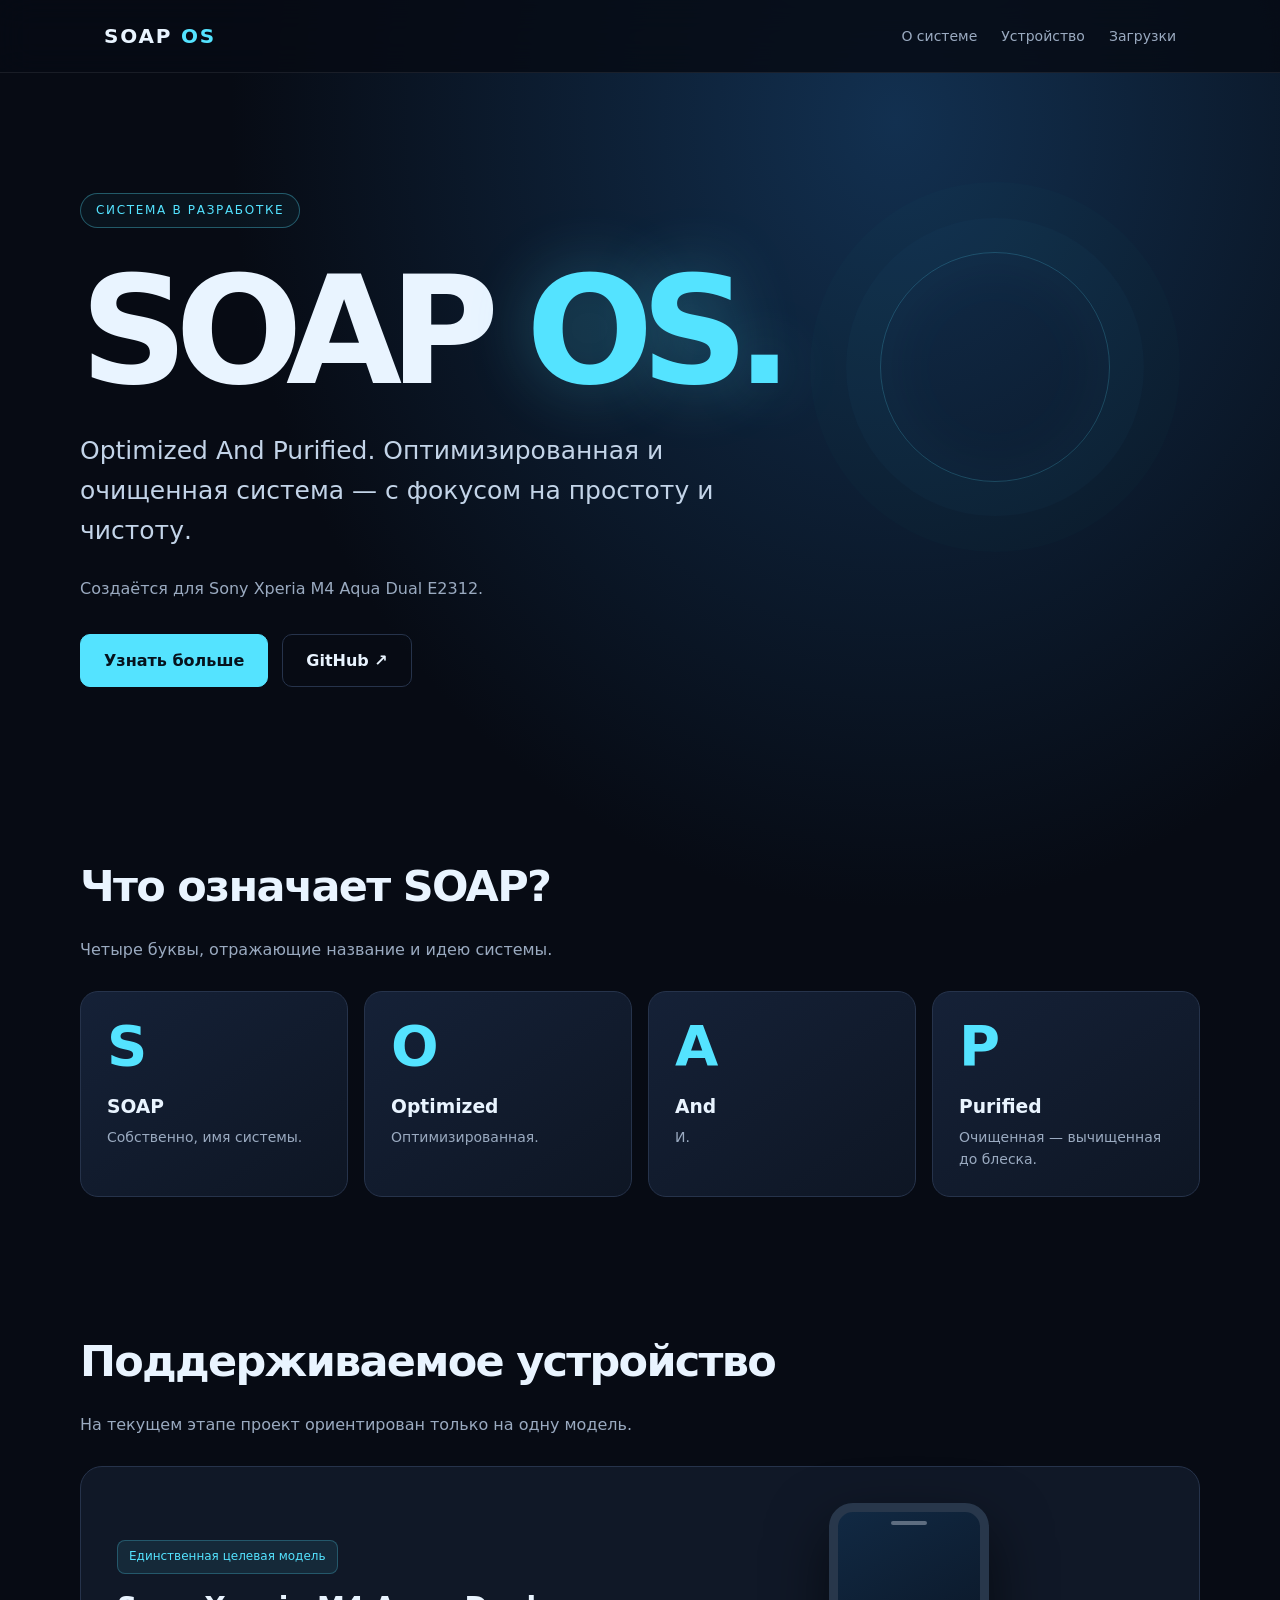
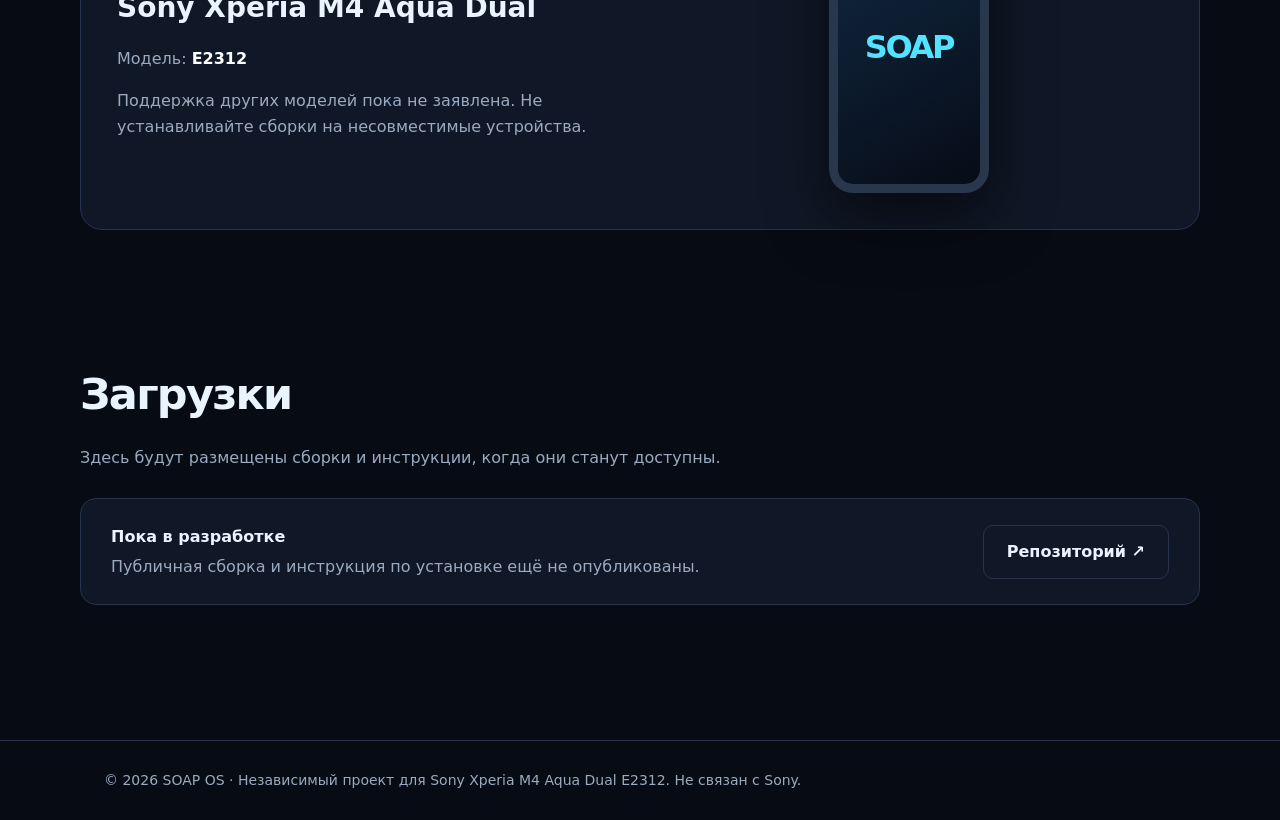
==== index.html @ bcb266f1 "Create SOAP OS dark landing page" ====
<!doctype html>
<html lang="ru">
<head>
<meta charset="utf-8"><meta name="viewport" content="width=device-width,initial-scale=1">
<meta name="theme-color" content="#070b14">
<meta name="description" content="SOAP OS — оптимизированная и очищенная система для Sony Xperia M4 Aqua Dual E2312.">
<title>SOAP OS — Optimized And Purified</title>
<style>
:root{color-scheme:dark;--bg:#070b14;--panel:#101827;--line:#26334b;--txt:#e9f4ff;--muted:#9aaac0;--accent:#54e3ff}
*{box-sizing:border-box}html{scroll-behavior:smooth}body{margin:0;background:radial-gradient(ellipse 80% 50% at 70% 5%,#123050 0%,transparent 65%),var(--bg);color:var(--txt);font-family:system-ui,-apple-system,Segoe UI,sans-serif;line-height:1.6}a{color:inherit;text-decoration:none}a:focus-visible{outline:2px solid var(--accent);outline-offset:4px}.wrap{max-width:1120px;margin:auto;padding:0 24px}header{border-bottom:1px solid #ffffff14;position:sticky;top:0;backdrop-filter:blur(16px);background:#070b14d9;z-index:5}.nav{min-height:72px;display:flex;align-items:center;justify-content:space-between;gap:20px}.brand{font-weight:900;letter-spacing:.09em;font-size:20px}.brand span{color:var(--accent)}nav{display:flex;gap:24px;flex-wrap:wrap}nav a{color:var(--muted);font-size:14px}nav a:hover{color:white}.hero{padding:120px 0 100px;position:relative}.eyebrow{display:inline-block;border:1px solid #54e3ff55;border-radius:100px;padding:7px 15px;color:var(--accent);font-size:12px;letter-spacing:.14em;text-transform:uppercase;background:#54e3ff0b}.hero h1{font-size:clamp(65px,12vw,150px);letter-spacing:-.085em;line-height:1;margin:28px 0 12px;font-weight:850}.hero h1 span{color:var(--accent);text-shadow:0 0 65px #54e3ff50}.lead{font-size:clamp(18px,2.4vw,25px);max-width:670px;color:#c3d4e8}.muted{color:var(--muted)}.actions{display:flex;flex-wrap:wrap;gap:14px;margin-top:32px}.btn{display:inline-flex;align-items:center;justify-content:center;padding:13px 23px;border-radius:10px;border:1px solid var(--line);font-weight:650}.btn.primary{background:var(--accent);color:#06121d;border-color:var(--accent)}.btn:hover{transform:translateY(-2px);transition:transform .2s}.orb{position:absolute;right:8%;top:25%;width:230px;height:230px;border:1px solid #54e3ff50;border-radius:50%;box-shadow:0 0 0 34px #54e3ff08,0 0 0 70px #54e3ff05,inset 0 0 70px #54e3ff12;pointer-events:none;opacity:.7}.section{padding:65px 0}.section h2{font-size:clamp(29px,4vw,43px);letter-spacing:-.04em;margin:0 0 12px}.section-intro{max-width:680px;color:var(--muted);margin-bottom:28px}.grid{display:grid;grid-template-columns:repeat(4,minmax(0,1fr));gap:16px}.card{background:linear-gradient(145deg,#152137,#0e1624);border:1px solid var(--line);padding:26px;border-radius:18px;min-height:195px}.letter{font-size:56px;line-height:1;color:var(--accent);font-weight:850}.card h3{margin:18px 0 4px}.card p{margin:0;color:var(--muted);font-size:14px}.device{display:grid;grid-template-columns:1fr 1fr;gap:30px;align-items:center;background:#101827;border:1px solid var(--line);border-radius:22px;padding:36px}.device h3{font-size:28px;margin:12px 0}.chip{display:inline-block;background:#54e3ff16;border:1px solid #54e3ff40;color:var(--accent);border-radius:8px;padding:6px 11px;font-size:12px}.phone{width:160px;height:290px;border:9px solid #28374b;border-radius:24px;background:linear-gradient(150deg,#112943,#070c17);margin:auto;box-shadow:0 25px 60px #0009;display:flex;align-items:center;justify-content:center;position:relative}.phone:before{content:"";position:absolute;top:9px;width:36px;height:4px;border-radius:8px;background:#5e6d80}.phone strong{font-size:32px;letter-spacing:-.07em;color:var(--accent)}.status{padding:25px 30px;background:#101827;border:1px solid var(--line);border-radius:16px;display:flex;justify-content:space-between;align-items:center;gap:20px;flex-wrap:wrap}.status p{margin:4px 0 0;color:var(--muted)}footer{border-top:1px solid var(--line);margin-top:70px;padding:28px 0;color:var(--muted);font-size:14px}@media(max-width:750px){.grid{grid-template-columns:repeat(2,minmax(0,1fr))}.device{grid-template-columns:1fr}.orb{opacity:.15}.hero{padding:85px 0 70px}nav{gap:12px}.nav{align-items:flex-start;padding-top:18px;padding-bottom:18px;flex-direction:column}}@media(max-width:420px){.grid{grid-template-columns:1fr}.card{min-height:auto}.device{padding:22px}}
</style>
</head>
<body>
<header><div class="wrap nav"><a class="brand" href="#top">SOAP<span> OS</span></a><nav aria-label="Навигация"><a href="#about">О системе</a><a href="#device">Устройство</a><a href="#downloads">Загрузки</a></nav></div></header>
<main id="top">
<section class="hero wrap"><div class="orb" aria-hidden="true"></div><span class="eyebrow">Система в разработке</span><h1>SOAP<span> OS.</span></h1><p class="lead">Optimized And Purified. Оптимизированная и очищенная система — с фокусом на простоту и чистоту.</p><p class="muted">Создаётся для Sony Xperia M4 Aqua Dual E2312.</p><div class="actions"><a class="btn primary" href="#about">Узнать больше</a><a class="btn" href="https://github.com/nutipohz/SOAP-os" target="_blank" rel="noopener noreferrer">GitHub ↗</a></div></section>
<section class="section wrap" id="about"><h2>Что означает SOAP?</h2><p class="section-intro">Четыре буквы, отражающие название и идею системы.</p><div class="grid"><article class="card"><div class="letter">S</div><h3>SOAP</h3><p>Собственно, имя системы.</p></article><article class="card"><div class="letter">O</div><h3>Optimized</h3><p>Оптимизированная.</p></article><article class="card"><div class="letter">A</div><h3>And</h3><p>И.</p></article><article class="card"><div class="letter">P</div><h3>Purified</h3><p>Очищенная — вычищенная до блеска.</p></article></div></section>
<section class="section wrap" id="device"><h2>Поддерживаемое устройство</h2><p class="section-intro">На текущем этапе проект ориентирован только на одну модель.</p><div class="device"><div><span class="chip">Единственная целевая модель</span><h3>Sony Xperia M4 Aqua Dual</h3><p class="muted">Модель: <strong style="color:white">E2312</strong></p><p class="muted">Поддержка других моделей пока не заявлена. Не устанавливайте сборки на несовместимые устройства.</p></div><div class="phone" aria-label="Схематичный силуэт смартфона"><strong>SOAP</strong></div></div></section>
<section class="section wrap" id="downloads"><h2>Загрузки</h2><p class="section-intro">Здесь будут размещены сборки и инструкции, когда они станут доступны.</p><div class="status"><div><strong>Пока в разработке</strong><p>Публичная сборка и инструкция по установке ещё не опубликованы.</p></div><a class="btn" href="https://github.com/nutipohz/SOAP-os" target="_blank" rel="noopener noreferrer">Репозиторий ↗</a></div></section>
</main><footer><div class="wrap">© <span id="year">2026</span> SOAP OS · Независимый проект для Sony Xperia M4 Aqua Dual E2312. Не связан с Sony.</div></footer>
<script>document.getElementById('year').textContent=new Date().getFullYear();</script>
</body></html>
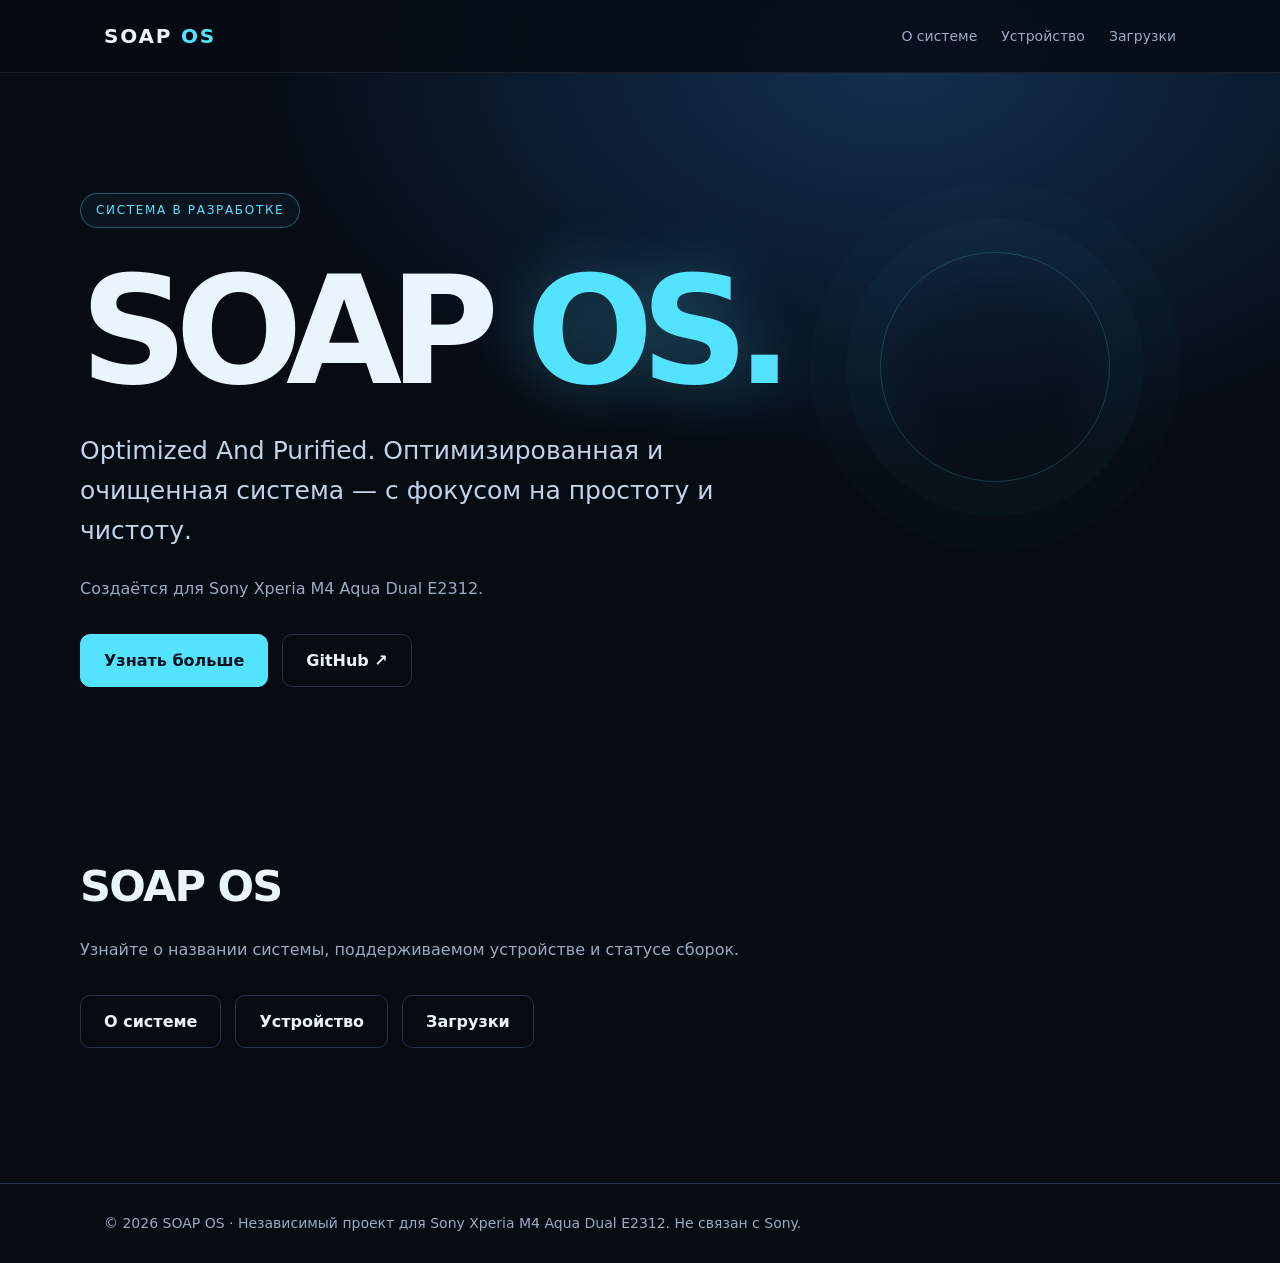
==== commit b019d8ac: "Refactor homepage to modular multi-page SOAP OS site" ====
--- a/index.html
+++ b/index.html
@@ -1,22 +1,2 @@
 <!doctype html>
-<html lang="ru">
-<head>
-<meta charset="utf-8"><meta name="viewport" content="width=device-width,initial-scale=1">
-<meta name="theme-color" content="#070b14">
-<meta name="description" content="SOAP OS — оптимизированная и очищенная система для Sony Xperia M4 Aqua Dual E2312.">
-<title>SOAP OS — Optimized And Purified</title>
-<style>
-:root{color-scheme:dark;--bg:#070b14;--panel:#101827;--line:#26334b;--txt:#e9f4ff;--muted:#9aaac0;--accent:#54e3ff}
-*{box-sizing:border-box}html{scroll-behavior:smooth}body{margin:0;background:radial-gradient(ellipse 80% 50% at 70% 5%,#123050 0%,transparent 65%),var(--bg);color:var(--txt);font-family:system-ui,-apple-system,Segoe UI,sans-serif;line-height:1.6}a{color:inherit;text-decoration:none}a:focus-visible{outline:2px solid var(--accent);outline-offset:4px}.wrap{max-width:1120px;margin:auto;padding:0 24px}header{border-bottom:1px solid #ffffff14;position:sticky;top:0;backdrop-filter:blur(16px);background:#070b14d9;z-index:5}.nav{min-height:72px;display:flex;align-items:center;justify-content:space-between;gap:20px}.brand{font-weight:900;letter-spacing:.09em;font-size:20px}.brand span{color:var(--accent)}nav{display:flex;gap:24px;flex-wrap:wrap}nav a{color:var(--muted);font-size:14px}nav a:hover{color:white}.hero{padding:120px 0 100px;position:relative}.eyebrow{display:inline-block;border:1px solid #54e3ff55;border-radius:100px;padding:7px 15px;color:var(--accent);font-size:12px;letter-spacing:.14em;text-transform:uppercase;background:#54e3ff0b}.hero h1{font-size:clamp(65px,12vw,150px);letter-spacing:-.085em;line-height:1;margin:28px 0 12px;font-weight:850}.hero h1 span{color:var(--accent);text-shadow:0 0 65px #54e3ff50}.lead{font-size:clamp(18px,2.4vw,25px);max-width:670px;color:#c3d4e8}.muted{color:var(--muted)}.actions{display:flex;flex-wrap:wrap;gap:14px;margin-top:32px}.btn{display:inline-flex;align-items:center;justify-content:center;padding:13px 23px;border-radius:10px;border:1px solid var(--line);font-weight:650}.btn.primary{background:var(--accent);color:#06121d;border-color:var(--accent)}.btn:hover{transform:translateY(-2px);transition:transform .2s}.orb{position:absolute;right:8%;top:25%;width:230px;height:230px;border:1px solid #54e3ff50;border-radius:50%;box-shadow:0 0 0 34px #54e3ff08,0 0 0 70px #54e3ff05,inset 0 0 70px #54e3ff12;pointer-events:none;opacity:.7}.section{padding:65px 0}.section h2{font-size:clamp(29px,4vw,43px);letter-spacing:-.04em;margin:0 0 12px}.section-intro{max-width:680px;color:var(--muted);margin-bottom:28px}.grid{display:grid;grid-template-columns:repeat(4,minmax(0,1fr));gap:16px}.card{background:linear-gradient(145deg,#152137,#0e1624);border:1px solid var(--line);padding:26px;border-radius:18px;min-height:195px}.letter{font-size:56px;line-height:1;color:var(--accent);font-weight:850}.card h3{margin:18px 0 4px}.card p{margin:0;color:var(--muted);font-size:14px}.device{display:grid;grid-template-columns:1fr 1fr;gap:30px;align-items:center;background:#101827;border:1px solid var(--line);border-radius:22px;padding:36px}.device h3{font-size:28px;margin:12px 0}.chip{display:inline-block;background:#54e3ff16;border:1px solid #54e3ff40;color:var(--accent);border-radius:8px;padding:6px 11px;font-size:12px}.phone{width:160px;height:290px;border:9px solid #28374b;border-radius:24px;background:linear-gradient(150deg,#112943,#070c17);margin:auto;box-shadow:0 25px 60px #0009;display:flex;align-items:center;justify-content:center;position:relative}.phone:before{content:"";position:absolute;top:9px;width:36px;height:4px;border-radius:8px;background:#5e6d80}.phone strong{font-size:32px;letter-spacing:-.07em;color:var(--accent)}.status{padding:25px 30px;background:#101827;border:1px solid var(--line);border-radius:16px;display:flex;justify-content:space-between;align-items:center;gap:20px;flex-wrap:wrap}.status p{margin:4px 0 0;color:var(--muted)}footer{border-top:1px solid var(--line);margin-top:70px;padding:28px 0;color:var(--muted);font-size:14px}@media(max-width:750px){.grid{grid-template-columns:repeat(2,minmax(0,1fr))}.device{grid-template-columns:1fr}.orb{opacity:.15}.hero{padding:85px 0 70px}nav{gap:12px}.nav{align-items:flex-start;padding-top:18px;padding-bottom:18px;flex-direction:column}}@media(max-width:420px){.grid{grid-template-columns:1fr}.card{min-height:auto}.device{padding:22px}}
-</style>
-</head>
-<body>
-<header><div class="wrap nav"><a class="brand" href="#top">SOAP<span> OS</span></a><nav aria-label="Навигация"><a href="#about">О системе</a><a href="#device">Устройство</a><a href="#downloads">Загрузки</a></nav></div></header>
-<main id="top">
-<section class="hero wrap"><div class="orb" aria-hidden="true"></div><span class="eyebrow">Система в разработке</span><h1>SOAP<span> OS.</span></h1><p class="lead">Optimized And Purified. Оптимизированная и очищенная система — с фокусом на простоту и чистоту.</p><p class="muted">Создаётся для Sony Xperia M4 Aqua Dual E2312.</p><div class="actions"><a class="btn primary" href="#about">Узнать больше</a><a class="btn" href="https://github.com/nutipohz/SOAP-os" target="_blank" rel="noopener noreferrer">GitHub ↗</a></div></section>
-<section class="section wrap" id="about"><h2>Что означает SOAP?</h2><p class="section-intro">Четыре буквы, отражающие название и идею системы.</p><div class="grid"><article class="card"><div class="letter">S</div><h3>SOAP</h3><p>Собственно, имя системы.</p></article><article class="card"><div class="letter">O</div><h3>Optimized</h3><p>Оптимизированная.</p></article><article class="card"><div class="letter">A</div><h3>And</h3><p>И.</p></article><article class="card"><div class="letter">P</div><h3>Purified</h3><p>Очищенная — вычищенная до блеска.</p></article></div></section>
-<section class="section wrap" id="device"><h2>Поддерживаемое устройство</h2><p class="section-intro">На текущем этапе проект ориентирован только на одну модель.</p><div class="device"><div><span class="chip">Единственная целевая модель</span><h3>Sony Xperia M4 Aqua Dual</h3><p class="muted">Модель: <strong style="color:white">E2312</strong></p><p class="muted">Поддержка других моделей пока не заявлена. Не устанавливайте сборки на несовместимые устройства.</p></div><div class="phone" aria-label="Схематичный силуэт смартфона"><strong>SOAP</strong></div></div></section>
-<section class="section wrap" id="downloads"><h2>Загрузки</h2><p class="section-intro">Здесь будут размещены сборки и инструкции, когда они станут доступны.</p><div class="status"><div><strong>Пока в разработке</strong><p>Публичная сборка и инструкция по установке ещё не опубликованы.</p></div><a class="btn" href="https://github.com/nutipohz/SOAP-os" target="_blank" rel="noopener noreferrer">Репозиторий ↗</a></div></section>
-</main><footer><div class="wrap">© <span id="year">2026</span> SOAP OS · Независимый проект для Sony Xperia M4 Aqua Dual E2312. Не связан с Sony.</div></footer>
-<script>document.getElementById('year').textContent=new Date().getFullYear();</script>
-</body></html>+<html lang="ru"><head><meta charset="utf-8"><meta name="viewport" content="width=device-width,initial-scale=1"><meta name="theme-color" content="#070b14"><meta name="description" content="SOAP OS — Optimized And Purified. Проект системы для Sony Xperia M4 Aqua Dual E2312."><link rel="canonical" href="https://nutipohz.github.io/SOAP-os/"><link rel="stylesheet" href="assets/css/base.css"><link rel="stylesheet" href="assets/css/components.css"><title>SOAP OS</title></head><body><header><div class="wrap nav"><a class="brand" href="./">SOAP<span> OS</span></a><nav aria-label="Навигация"><a href="about.html">О системе</a><a href="device.html">Устройство</a><a href="downloads.html">Загрузки</a></nav></div></header><main><section class="hero wrap"><div class="orb" aria-hidden="true"></div><span class="eyebrow">Система в разработке</span><h1>SOAP<span> OS.</span></h1><p class="lead">Optimized And Purified. Оптимизированная и очищенная система — с фокусом на простоту и чистоту.</p><p class="muted">Создаётся для Sony Xperia M4 Aqua Dual E2312.</p><div class="actions"><a class="btn primary" href="about.html">Узнать больше</a><a class="btn" href="https://github.com/nutipohz/SOAP-os" target="_blank" rel="noopener noreferrer">GitHub ↗</a></div></section><section class="section wrap"><h2>SOAP OS</h2><p class="section-intro">Узнайте о названии системы, поддерживаемом устройстве и статусе сборок.</p><div class="actions"><a class="btn" href="about.html">О системе</a><a class="btn" href="device.html">Устройство</a><a class="btn" href="downloads.html">Загрузки</a></div></section></main><footer><div class="wrap">© <span id="year">2026</span> SOAP OS · Независимый проект для Sony Xperia M4 Aqua Dual E2312. Не связан с Sony.</div></footer><script src="assets/js/main.js" defer></script></body></html>
--- a/assets/css/base.css
+++ b/assets/css/base.css
@@ -0,0 +1,3 @@
+
+:root{color-scheme:dark;--bg:#070b14;--panel:#101827;--line:#26334b;--txt:#e9f4ff;--muted:#9aaac0;--accent:#54e3ff}
+*{box-sizing:border-box}html{scroll-behavior:smooth}body{margin:0;background:radial-gradient(ellipse 80% 50% at 70% 5%,#123050 0%,transparent 65%),var(--bg);color:var(--txt);font-family:system-ui,-apple-system,Segoe UI,sans-serif;line-height:1.6}a{color:inherit;text-decoration:none}a:focus-visible{outline:2px solid var(--accent);outline-offset:4px}.wrap{max-width:1120px;margin:auto;padding:0 24px}header{border-bottom:1px solid #ffffff14;position:sticky;top:0;backdrop-filter:blur(16px);background:#070b14d9;z-index:5}.nav{min-height:72px;display:flex;align-items:center;justify-content:space-between;gap:20px}.brand{font-weight:900;letter-spacing:.09em;font-size:20px}.brand span{color:var(--accent)}nav{display:flex;gap:24px;flex-wrap:wrap}nav a{color:var(--muted);font-size:14px}nav a:hover{color:white}
--- a/assets/css/components.css
+++ b/assets/css/components.css
@@ -0,0 +1 @@
+.hero{padding:120px 0 100px;position:relative}.eyebrow{display:inline-block;border:1px solid #54e3ff55;border-radius:100px;padding:7px 15px;color:var(--accent);font-size:12px;letter-spacing:.14em;text-transform:uppercase;background:#54e3ff0b}.hero h1{font-size:clamp(65px,12vw,150px);letter-spacing:-.085em;line-height:1;margin:28px 0 12px;font-weight:850}.hero h1 span{color:var(--accent);text-shadow:0 0 65px #54e3ff50}.lead{font-size:clamp(18px,2.4vw,25px);max-width:670px;color:#c3d4e8}.muted{color:var(--muted)}.actions{display:flex;flex-wrap:wrap;gap:14px;margin-top:32px}.btn{display:inline-flex;align-items:center;justify-content:center;padding:13px 23px;border-radius:10px;border:1px solid var(--line);font-weight:650}.btn.primary{background:var(--accent);color:#06121d;border-color:var(--accent)}.btn:hover{transform:translateY(-2px);transition:transform .2s}.orb{position:absolute;right:8%;top:25%;width:230px;height:230px;border:1px solid #54e3ff50;border-radius:50%;box-shadow:0 0 0 34px #54e3ff08,0 0 0 70px #54e3ff05,inset 0 0 70px #54e3ff12;pointer-events:none;opacity:.7}.section{padding:65px 0}.section h2{font-size:clamp(29px,4vw,43px);letter-spacing:-.04em;margin:0 0 12px}.section-intro{max-width:680px;color:var(--muted);margin-bottom:28px}.grid{display:grid;grid-template-columns:repeat(4,minmax(0,1fr));gap:16px}.card{background:linear-gradient(145deg,#152137,#0e1624);border:1px solid var(--line);padding:26px;border-radius:18px;min-height:195px}.letter{font-size:56px;line-height:1;color:var(--accent);font-weight:850}.card h3{margin:18px 0 4px}.card p{margin:0;color:var(--muted);font-size:14px}.device{display:grid;grid-template-columns:1fr 1fr;gap:30px;align-items:center;background:#101827;border:1px solid var(--line);border-radius:22px;padding:36px}.device h3{font-size:28px;margin:12px 0}.chip{display:inline-block;background:#54e3ff16;border:1px solid #54e3ff40;color:var(--accent);border-radius:8px;padding:6px 11px;font-size:12px}.phone{width:160px;height:290px;border:9px solid #28374b;border-radius:24px;background:linear-gradient(150deg,#112943,#070c17);margin:auto;box-shadow:0 25px 60px #0009;display:flex;align-items:center;justify-content:center;position:relative}.phone:before{content:"";position:absolute;top:9px;width:36px;height:4px;border-radius:8px;background:#5e6d80}.phone strong{font-size:32px;letter-spacing:-.07em;color:var(--accent)}.status{padding:25px 30px;background:#101827;border:1px solid var(--line);border-radius:16px;display:flex;justify-content:space-between;align-items:center;gap:20px;flex-wrap:wrap}.status p{margin:4px 0 0;color:var(--muted)}footer{border-top:1px solid var(--line);margin-top:70px;padding:28px 0;color:var(--muted);font-size:14px}@media(max-width:750px){.grid{grid-template-columns:repeat(2,minmax(0,1fr))}.device{grid-template-columns:1fr}.orb{opacity:.15}.hero{padding:85px 0 70px}nav{gap:12px}.nav{align-items:flex-start;padding-top:18px;padding-bottom:18px;flex-direction:column}}@media(max-width:420px){.grid{grid-template-columns:1fr}.card{min-height:auto}.device{padding:22px}}
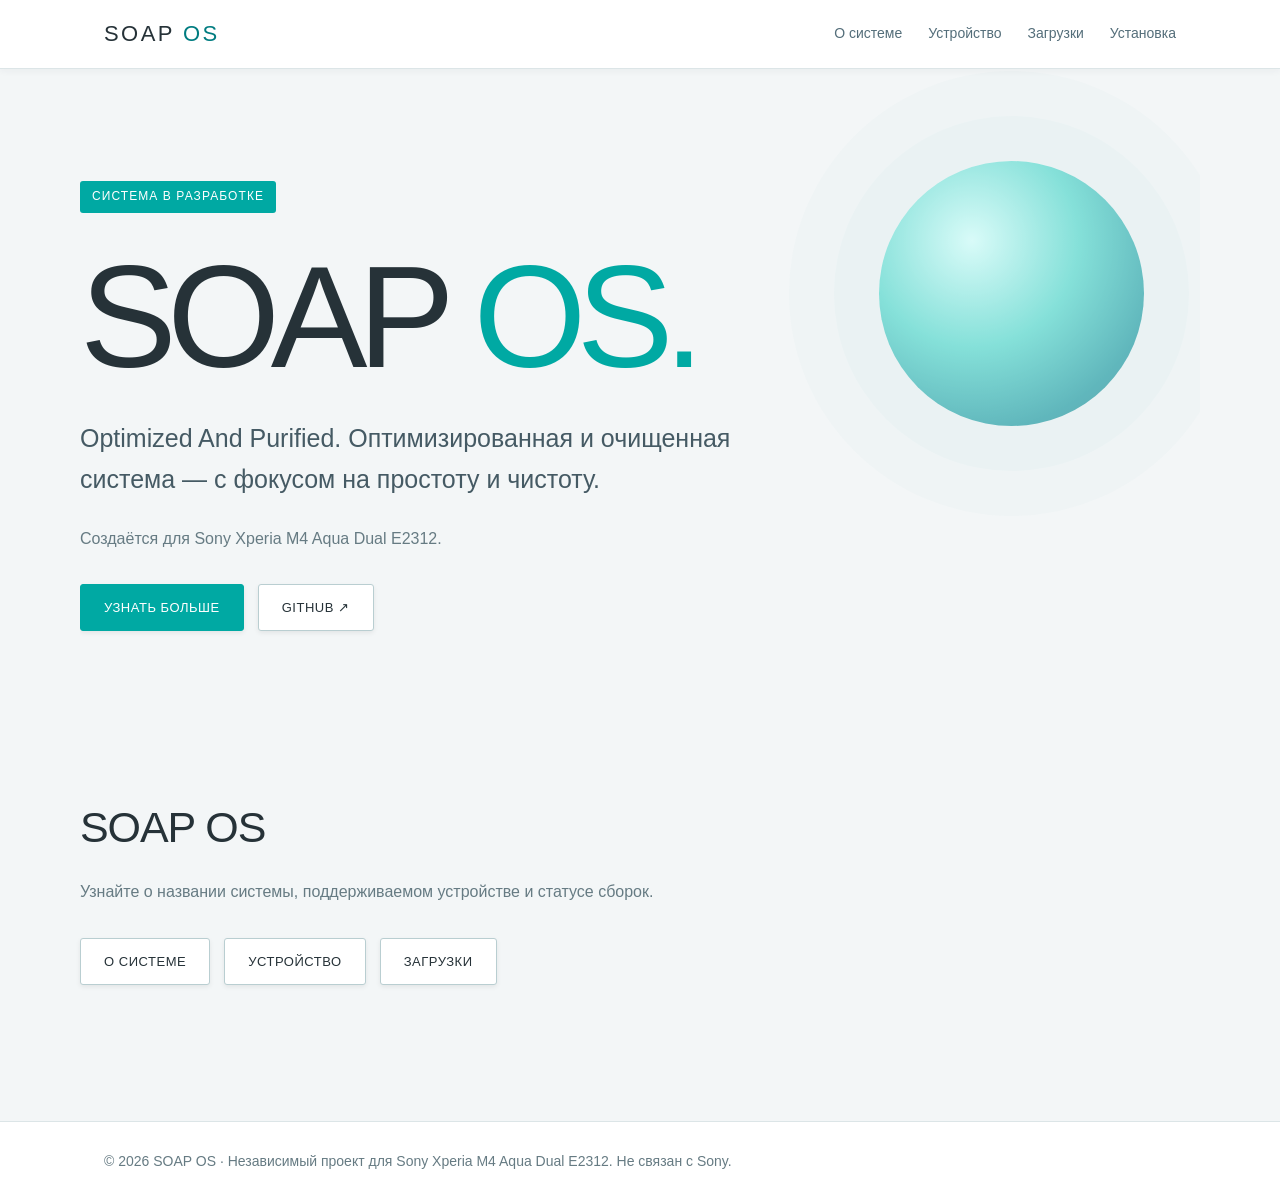
==== commit 3517db19: "Link SOAP OS installation guide" ====
--- a/index.html
+++ b/index.html
@@ -1,2 +1,2 @@
 <!doctype html>
-<html lang="ru"><head><meta charset="utf-8"><meta name="viewport" content="width=device-width,initial-scale=1"><meta name="theme-color" content="#070b14"><meta name="description" content="SOAP OS — Optimized And Purified. Проект системы для Sony Xperia M4 Aqua Dual E2312."><link rel="canonical" href="https://nutipohz.github.io/SOAP-os/"><link rel="stylesheet" href="assets/css/base.css"><link rel="stylesheet" href="assets/css/components.css"><title>SOAP OS</title></head><body><header><div class="wrap nav"><a class="brand" href="./">SOAP<span> OS</span></a><nav aria-label="Навигация"><a href="about.html">О системе</a><a href="device.html">Устройство</a><a href="downloads.html">Загрузки</a></nav></div></header><main><section class="hero wrap"><div class="orb" aria-hidden="true"></div><span class="eyebrow">Система в разработке</span><h1>SOAP<span> OS.</span></h1><p class="lead">Optimized And Purified. Оптимизированная и очищенная система — с фокусом на простоту и чистоту.</p><p class="muted">Создаётся для Sony Xperia M4 Aqua Dual E2312.</p><div class="actions"><a class="btn primary" href="about.html">Узнать больше</a><a class="btn" href="https://github.com/nutipohz/SOAP-os" target="_blank" rel="noopener noreferrer">GitHub ↗</a></div></section><section class="section wrap"><h2>SOAP OS</h2><p class="section-intro">Узнайте о названии системы, поддерживаемом устройстве и статусе сборок.</p><div class="actions"><a class="btn" href="about.html">О системе</a><a class="btn" href="device.html">Устройство</a><a class="btn" href="downloads.html">Загрузки</a></div></section></main><footer><div class="wrap">© <span id="year">2026</span> SOAP OS · Независимый проект для Sony Xperia M4 Aqua Dual E2312. Не связан с Sony.</div></footer><script src="assets/js/main.js" defer></script></body></html>+<html lang="ru"><head><meta charset="utf-8"><meta name="viewport" content="width=device-width,initial-scale=1"><meta name="theme-color" content="#070b14"><meta name="description" content="SOAP OS — Optimized And Purified. Проект системы для Sony Xperia M4 Aqua Dual E2312."><link rel="canonical" href="https://nutipohz.github.io/SOAP-os/"><link rel="stylesheet" href="assets/css/base.css"><link rel="stylesheet" href="assets/css/components.css"><title>SOAP OS</title></head><body><header><div class="wrap nav"><a class="brand" href="./">SOAP<span> OS</span></a><nav aria-label="Навигация"><a href="about.html">О системе</a><a href="device.html">Устройство</a><a href="downloads.html">Загрузки</a><a href="installation.html">Установка</a></nav></div></header><main><section class="hero wrap"><div class="orb" aria-hidden="true"></div><span class="eyebrow">Система в разработке</span><h1>SOAP<span> OS.</span></h1><p class="lead">Optimized And Purified. Оптимизированная и очищенная система — с фокусом на простоту и чистоту.</p><p class="muted">Создаётся для Sony Xperia M4 Aqua Dual E2312.</p><div class="actions"><a class="btn primary" href="about.html">Узнать больше</a><a class="btn" href="https://github.com/nutipohz/SOAP-os" target="_blank" rel="noopener noreferrer">GitHub ↗</a></div></section><section class="section wrap"><h2>SOAP OS</h2><p class="section-intro">Узнайте о названии системы, поддерживаемом устройстве и статусе сборок.</p><div class="actions"><a class="btn" href="about.html">О системе</a><a class="btn" href="device.html">Устройство</a><a class="btn" href="downloads.html">Загрузки</a></div></section></main><footer><div class="wrap">© <span id="year">2026</span> SOAP OS · Независимый проект для Sony Xperia M4 Aqua Dual E2312. Не связан с Sony.</div></footer><script src="assets/js/main.js" defer></script></body></html>
--- a/assets/css/base.css
+++ b/assets/css/base.css
@@ -1,3 +1,2 @@
-
-:root{color-scheme:dark;--bg:#070b14;--panel:#101827;--line:#26334b;--txt:#e9f4ff;--muted:#9aaac0;--accent:#54e3ff}
-*{box-sizing:border-box}html{scroll-behavior:smooth}body{margin:0;background:radial-gradient(ellipse 80% 50% at 70% 5%,#123050 0%,transparent 65%),var(--bg);color:var(--txt);font-family:system-ui,-apple-system,Segoe UI,sans-serif;line-height:1.6}a{color:inherit;text-decoration:none}a:focus-visible{outline:2px solid var(--accent);outline-offset:4px}.wrap{max-width:1120px;margin:auto;padding:0 24px}header{border-bottom:1px solid #ffffff14;position:sticky;top:0;backdrop-filter:blur(16px);background:#070b14d9;z-index:5}.nav{min-height:72px;display:flex;align-items:center;justify-content:space-between;gap:20px}.brand{font-weight:900;letter-spacing:.09em;font-size:20px}.brand span{color:var(--accent)}nav{display:flex;gap:24px;flex-wrap:wrap}nav a{color:var(--muted);font-size:14px}nav a:hover{color:white}+:root{color-scheme:light;--bg:#f3f6f7;--panel:#fff;--line:#dce5e7;--txt:#263238;--muted:#667b83;--accent:#00a9a3;--deep:#007c80}
+*{box-sizing:border-box}html{scroll-behavior:smooth}body{margin:0;background:var(--bg);color:var(--txt);font-family:Roboto,"Arial",system-ui,sans-serif;line-height:1.65}a{color:inherit;text-decoration:none}a:focus-visible{outline:2px solid var(--deep);outline-offset:4px}.wrap{max-width:1120px;margin:auto;padding:0 24px}header{position:sticky;top:0;z-index:5;background:#fff;border-bottom:1px solid var(--line);box-shadow:0 2px 7px #2632380c}.nav{min-height:68px;display:flex;align-items:center;justify-content:space-between;gap:20px}.brand{font-weight:500;letter-spacing:.11em;font-size:22px}.brand span{color:var(--deep)}nav{display:flex;gap:26px;flex-wrap:wrap}nav a{color:#546e7a;font-size:14px;font-weight:500}nav a:hover{color:var(--deep)}
--- a/assets/css/components.css
+++ b/assets/css/components.css
@@ -1 +1 @@
-.hero{padding:120px 0 100px;position:relative}.eyebrow{display:inline-block;border:1px solid #54e3ff55;border-radius:100px;padding:7px 15px;color:var(--accent);font-size:12px;letter-spacing:.14em;text-transform:uppercase;background:#54e3ff0b}.hero h1{font-size:clamp(65px,12vw,150px);letter-spacing:-.085em;line-height:1;margin:28px 0 12px;font-weight:850}.hero h1 span{color:var(--accent);text-shadow:0 0 65px #54e3ff50}.lead{font-size:clamp(18px,2.4vw,25px);max-width:670px;color:#c3d4e8}.muted{color:var(--muted)}.actions{display:flex;flex-wrap:wrap;gap:14px;margin-top:32px}.btn{display:inline-flex;align-items:center;justify-content:center;padding:13px 23px;border-radius:10px;border:1px solid var(--line);font-weight:650}.btn.primary{background:var(--accent);color:#06121d;border-color:var(--accent)}.btn:hover{transform:translateY(-2px);transition:transform .2s}.orb{position:absolute;right:8%;top:25%;width:230px;height:230px;border:1px solid #54e3ff50;border-radius:50%;box-shadow:0 0 0 34px #54e3ff08,0 0 0 70px #54e3ff05,inset 0 0 70px #54e3ff12;pointer-events:none;opacity:.7}.section{padding:65px 0}.section h2{font-size:clamp(29px,4vw,43px);letter-spacing:-.04em;margin:0 0 12px}.section-intro{max-width:680px;color:var(--muted);margin-bottom:28px}.grid{display:grid;grid-template-columns:repeat(4,minmax(0,1fr));gap:16px}.card{background:linear-gradient(145deg,#152137,#0e1624);border:1px solid var(--line);padding:26px;border-radius:18px;min-height:195px}.letter{font-size:56px;line-height:1;color:var(--accent);font-weight:850}.card h3{margin:18px 0 4px}.card p{margin:0;color:var(--muted);font-size:14px}.device{display:grid;grid-template-columns:1fr 1fr;gap:30px;align-items:center;background:#101827;border:1px solid var(--line);border-radius:22px;padding:36px}.device h3{font-size:28px;margin:12px 0}.chip{display:inline-block;background:#54e3ff16;border:1px solid #54e3ff40;color:var(--accent);border-radius:8px;padding:6px 11px;font-size:12px}.phone{width:160px;height:290px;border:9px solid #28374b;border-radius:24px;background:linear-gradient(150deg,#112943,#070c17);margin:auto;box-shadow:0 25px 60px #0009;display:flex;align-items:center;justify-content:center;position:relative}.phone:before{content:"";position:absolute;top:9px;width:36px;height:4px;border-radius:8px;background:#5e6d80}.phone strong{font-size:32px;letter-spacing:-.07em;color:var(--accent)}.status{padding:25px 30px;background:#101827;border:1px solid var(--line);border-radius:16px;display:flex;justify-content:space-between;align-items:center;gap:20px;flex-wrap:wrap}.status p{margin:4px 0 0;color:var(--muted)}footer{border-top:1px solid var(--line);margin-top:70px;padding:28px 0;color:var(--muted);font-size:14px}@media(max-width:750px){.grid{grid-template-columns:repeat(2,minmax(0,1fr))}.device{grid-template-columns:1fr}.orb{opacity:.15}.hero{padding:85px 0 70px}nav{gap:12px}.nav{align-items:flex-start;padding-top:18px;padding-bottom:18px;flex-direction:column}}@media(max-width:420px){.grid{grid-template-columns:1fr}.card{min-height:auto}.device{padding:22px}}
+.hero{padding:112px 0 95px;position:relative;overflow:hidden}.eyebrow{display:inline-block;border-radius:3px;padding:6px 12px;color:#fff;font-size:12px;letter-spacing:.09em;text-transform:uppercase;background:var(--accent)}.hero h1{font-size:clamp(65px,12vw,145px);letter-spacing:-.065em;line-height:1.05;margin:28px 0 12px;font-weight:300}.hero h1 span{color:var(--accent);font-weight:300;text-shadow:none}.lead{font-size:clamp(18px,2.4vw,25px);max-width:670px;color:#455a64;font-weight:300}.muted{color:var(--muted)}.actions{display:flex;flex-wrap:wrap;gap:14px;margin-top:32px}.btn{display:inline-flex;align-items:center;justify-content:center;padding:12px 23px;border-radius:3px;border:1px solid #b9ced1;font-weight:500;text-transform:uppercase;letter-spacing:.04em;font-size:13px;background:white;box-shadow:0 2px 5px #00000012;transition:box-shadow .2s,transform .2s}.btn.primary{background:var(--accent);color:white;border-color:var(--accent)}.btn:hover{transform:translateY(-2px);box-shadow:0 5px 14px #0000001c}.orb{position:absolute;right:5%;top:14%;width:265px;height:265px;border-radius:50%;background:radial-gradient(circle at 35% 30%,#c8fffa,#3dd3c6 42%,#008e96 75%,#006b7c);box-shadow:0 0 0 45px #00a9a309,0 0 0 90px #00a9a306;opacity:.6;pointer-events:none}.section{padding:66px 0}.section h1,.section h2{font-size:clamp(30px,4vw,43px);letter-spacing:-.025em;font-weight:400;margin:0 0 12px}.section-intro{max-width:680px;color:var(--muted);margin-bottom:28px}.grid{display:grid;grid-template-columns:repeat(4,minmax(0,1fr));gap:16px}.card{background:white;border:1px solid var(--line);padding:26px;border-radius:3px;min-height:195px;box-shadow:0 3px 12px #2632380d;border-top:3px solid var(--accent)}.letter{font-size:56px;line-height:1;color:var(--accent);font-weight:300}.card h3{margin:18px 0 4px;font-weight:500}.card p{margin:0;color:var(--muted);font-size:14px}.device{display:grid;grid-template-columns:1fr 1fr;gap:30px;align-items:center;background:white;border:1px solid var(--line);border-radius:4px;padding:36px;box-shadow:0 3px 15px #2632380e}.device h2,.device h3{font-size:28px;margin:12px 0;font-weight:400}.device strong[style]{color:var(--deep)!important}.chip{display:inline-block;background:#e0f5f2;border:1px solid #9bdad4;color:var(--deep);border-radius:3px;padding:6px 11px;font-size:12px}.phone{width:160px;height:290px;border:9px solid #29363a;border-radius:19px;background:linear-gradient(150deg,#5bdfd3,#007d8d);margin:auto;box-shadow:0 20px 35px #26323830;display:flex;align-items:center;justify-content:center;position:relative}.phone:before{content:"";position:absolute;top:9px;width:36px;height:4px;border-radius:8px;background:#a4b5b8}.phone strong{font-size:32px;letter-spacing:-.07em;color:white;font-weight:300}.status{padding:25px 30px;background:white;border:1px solid var(--line);border-left:4px solid var(--accent);border-radius:3px;display:flex;justify-content:space-between;align-items:center;gap:20px;flex-wrap:wrap;box-shadow:0 3px 12px #2632380d}.status p{margin:4px 0 0;color:var(--muted)}footer{border-top:1px solid var(--line);margin-top:70px;padding:28px 0;color:var(--muted);font-size:14px;background:white}@media(max-width:750px){.grid{grid-template-columns:repeat(2,minmax(0,1fr))}.device{grid-template-columns:1fr}.orb{opacity:.16}.hero{padding:85px 0 70px}nav{gap:12px}.nav{align-items:flex-start;padding-top:18px;padding-bottom:18px;flex-direction:column}}@media(max-width:420px){.grid{grid-template-columns:1fr}.card{min-height:auto}.device{padding:22px}}
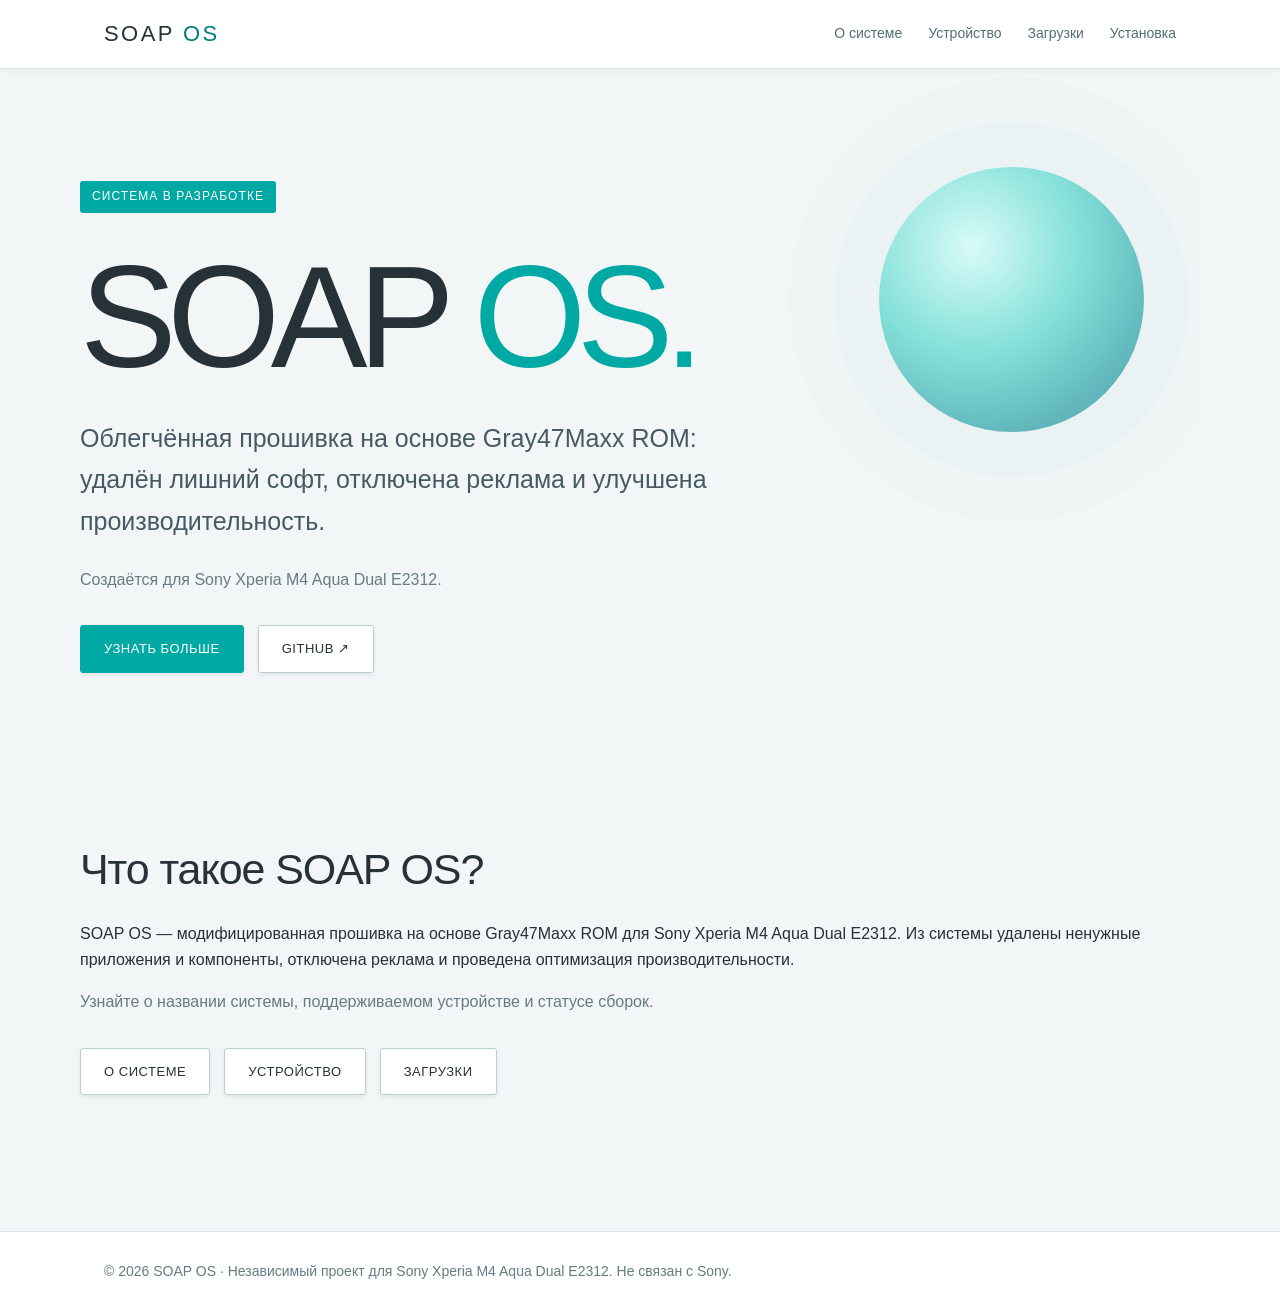
==== commit 1788fde8: "Describe SOAP OS as optimized Gray47Maxx ROM based firmware" ====
--- a/index.html
+++ b/index.html
@@ -1,2 +1,2 @@
 <!doctype html>
-<html lang="ru"><head><meta charset="utf-8"><meta name="viewport" content="width=device-width,initial-scale=1"><meta name="theme-color" content="#070b14"><meta name="description" content="SOAP OS — Optimized And Purified. Проект системы для Sony Xperia M4 Aqua Dual E2312."><link rel="canonical" href="https://nutipohz.github.io/SOAP-os/"><link rel="stylesheet" href="assets/css/base.css"><link rel="stylesheet" href="assets/css/components.css"><title>SOAP OS</title></head><body><header><div class="wrap nav"><a class="brand" href="./">SOAP<span> OS</span></a><nav aria-label="Навигация"><a href="about.html">О системе</a><a href="device.html">Устройство</a><a href="downloads.html">Загрузки</a><a href="installation.html">Установка</a></nav></div></header><main><section class="hero wrap"><div class="orb" aria-hidden="true"></div><span class="eyebrow">Система в разработке</span><h1>SOAP<span> OS.</span></h1><p class="lead">Optimized And Purified. Оптимизированная и очищенная система — с фокусом на простоту и чистоту.</p><p class="muted">Создаётся для Sony Xperia M4 Aqua Dual E2312.</p><div class="actions"><a class="btn primary" href="about.html">Узнать больше</a><a class="btn" href="https://github.com/nutipohz/SOAP-os" target="_blank" rel="noopener noreferrer">GitHub ↗</a></div></section><section class="section wrap"><h2>SOAP OS</h2><p class="section-intro">Узнайте о названии системы, поддерживаемом устройстве и статусе сборок.</p><div class="actions"><a class="btn" href="about.html">О системе</a><a class="btn" href="device.html">Устройство</a><a class="btn" href="downloads.html">Загрузки</a></div></section></main><footer><div class="wrap">© <span id="year">2026</span> SOAP OS · Независимый проект для Sony Xperia M4 Aqua Dual E2312. Не связан с Sony.</div></footer><script src="assets/js/main.js" defer></script></body></html>+<html lang="ru"><head><meta charset="utf-8"><meta name="viewport" content="width=device-width,initial-scale=1"><meta name="theme-color" content="#070b14"><meta name="description" content="SOAP OS — облегчённая прошивка на основе Gray47Maxx ROM для Sony Xperia M4 Aqua Dual E2312: удалён лишний софт, отключена реклама, улучшена производительность."><link rel="canonical" href="https://nutipohz.github.io/SOAP-os/"><link rel="stylesheet" href="assets/css/base.css"><link rel="stylesheet" href="assets/css/components.css"><title>SOAP OS</title></head><body><header><div class="wrap nav"><a class="brand" href="./">SOAP<span> OS</span></a><nav aria-label="Навигация"><a href="about.html">О системе</a><a href="device.html">Устройство</a><a href="downloads.html">Загрузки</a><a href="installation.html">Установка</a></nav></div></header><main><section class="hero wrap"><div class="orb" aria-hidden="true"></div><span class="eyebrow">Система в разработке</span><h1>SOAP<span> OS.</span></h1><p class="lead">Облегчённая прошивка на основе Gray47Maxx ROM: удалён лишний софт, отключена реклама и улучшена производительность.</p><p class="muted">Создаётся для Sony Xperia M4 Aqua Dual E2312.</p><div class="actions"><a class="btn primary" href="about.html">Узнать больше</a><a class="btn" href="https://github.com/nutipohz/SOAP-os" target="_blank" rel="noopener noreferrer">GitHub ↗</a></div></section><section class="section wrap"><h2>Что такое SOAP OS?</h2><p>SOAP OS — модифицированная прошивка на основе Gray47Maxx ROM для Sony Xperia M4 Aqua Dual E2312. Из системы удалены ненужные приложения и компоненты, отключена реклама и проведена оптимизация производительности.</p><p class="section-intro">Узнайте о названии системы, поддерживаемом устройстве и статусе сборок.</p><div class="actions"><a class="btn" href="about.html">О системе</a><a class="btn" href="device.html">Устройство</a><a class="btn" href="downloads.html">Загрузки</a></div></section></main><footer><div class="wrap">© <span id="year">2026</span> SOAP OS · Независимый проект для Sony Xperia M4 Aqua Dual E2312. Не связан с Sony.</div></footer><script src="assets/js/main.js" defer></script></body></html>
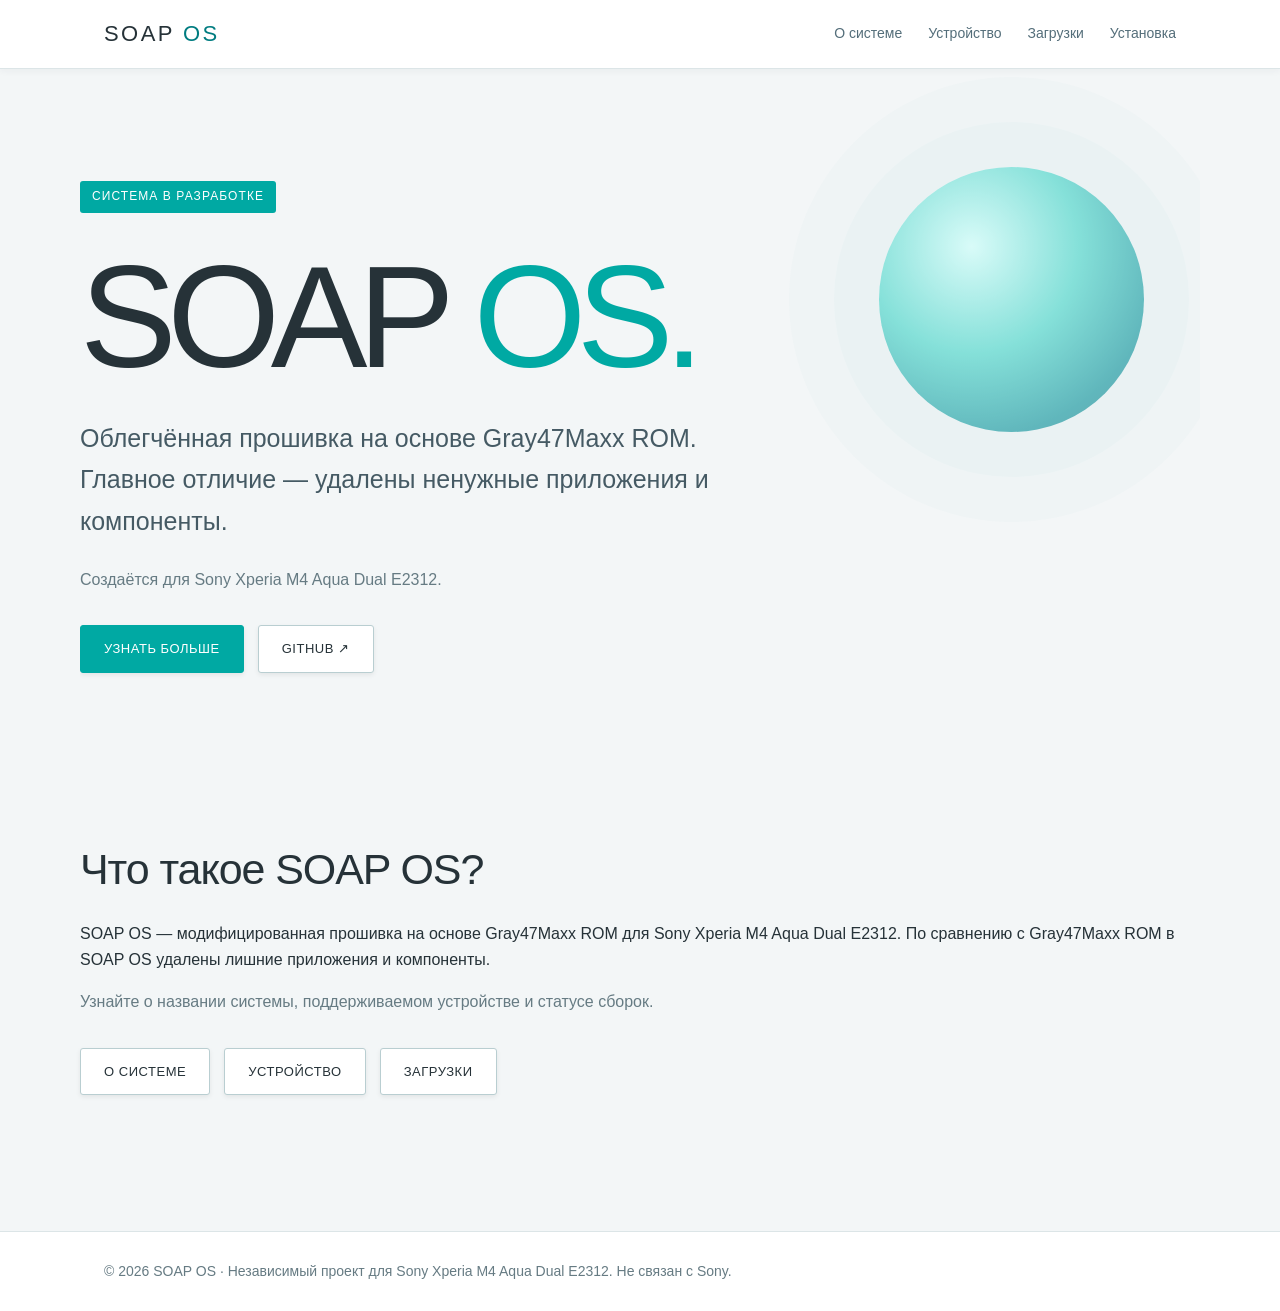
==== commit dc060240: "Clarify SOAP OS only removes bloat compared with Gray47Maxx ROM" ====
--- a/index.html
+++ b/index.html
@@ -1,2 +1,2 @@
 <!doctype html>
-<html lang="ru"><head><meta charset="utf-8"><meta name="viewport" content="width=device-width,initial-scale=1"><meta name="theme-color" content="#070b14"><meta name="description" content="SOAP OS — облегчённая прошивка на основе Gray47Maxx ROM для Sony Xperia M4 Aqua Dual E2312: удалён лишний софт, отключена реклама, улучшена производительность."><link rel="canonical" href="https://nutipohz.github.io/SOAP-os/"><link rel="stylesheet" href="assets/css/base.css"><link rel="stylesheet" href="assets/css/components.css"><title>SOAP OS</title></head><body><header><div class="wrap nav"><a class="brand" href="./">SOAP<span> OS</span></a><nav aria-label="Навигация"><a href="about.html">О системе</a><a href="device.html">Устройство</a><a href="downloads.html">Загрузки</a><a href="installation.html">Установка</a></nav></div></header><main><section class="hero wrap"><div class="orb" aria-hidden="true"></div><span class="eyebrow">Система в разработке</span><h1>SOAP<span> OS.</span></h1><p class="lead">Облегчённая прошивка на основе Gray47Maxx ROM: удалён лишний софт, отключена реклама и улучшена производительность.</p><p class="muted">Создаётся для Sony Xperia M4 Aqua Dual E2312.</p><div class="actions"><a class="btn primary" href="about.html">Узнать больше</a><a class="btn" href="https://github.com/nutipohz/SOAP-os" target="_blank" rel="noopener noreferrer">GitHub ↗</a></div></section><section class="section wrap"><h2>Что такое SOAP OS?</h2><p>SOAP OS — модифицированная прошивка на основе Gray47Maxx ROM для Sony Xperia M4 Aqua Dual E2312. Из системы удалены ненужные приложения и компоненты, отключена реклама и проведена оптимизация производительности.</p><p class="section-intro">Узнайте о названии системы, поддерживаемом устройстве и статусе сборок.</p><div class="actions"><a class="btn" href="about.html">О системе</a><a class="btn" href="device.html">Устройство</a><a class="btn" href="downloads.html">Загрузки</a></div></section></main><footer><div class="wrap">© <span id="year">2026</span> SOAP OS · Независимый проект для Sony Xperia M4 Aqua Dual E2312. Не связан с Sony.</div></footer><script src="assets/js/main.js" defer></script></body></html>+<html lang="ru"><head><meta charset="utf-8"><meta name="viewport" content="width=device-width,initial-scale=1"><meta name="theme-color" content="#070b14"><meta name="description" content="SOAP OS — облегчённая прошивка для Sony Xperia M4 Aqua Dual E2312 на основе Gray47Maxx ROM. Главное отличие — удалены лишние приложения и компоненты."><link rel="canonical" href="https://nutipohz.github.io/SOAP-os/"><link rel="stylesheet" href="assets/css/base.css"><link rel="stylesheet" href="assets/css/components.css"><title>SOAP OS</title></head><body><header><div class="wrap nav"><a class="brand" href="./">SOAP<span> OS</span></a><nav aria-label="Навигация"><a href="about.html">О системе</a><a href="device.html">Устройство</a><a href="downloads.html">Загрузки</a><a href="installation.html">Установка</a></nav></div></header><main><section class="hero wrap"><div class="orb" aria-hidden="true"></div><span class="eyebrow">Система в разработке</span><h1>SOAP<span> OS.</span></h1><p class="lead">Облегчённая прошивка на основе Gray47Maxx ROM. Главное отличие — удалены ненужные приложения и компоненты.</p><p class="muted">Создаётся для Sony Xperia M4 Aqua Dual E2312.</p><div class="actions"><a class="btn primary" href="about.html">Узнать больше</a><a class="btn" href="https://github.com/nutipohz/SOAP-os" target="_blank" rel="noopener noreferrer">GitHub ↗</a></div></section><section class="section wrap"><h2>Что такое SOAP OS?</h2><p>SOAP OS — модифицированная прошивка на основе Gray47Maxx ROM для Sony Xperia M4 Aqua Dual E2312. По сравнению с Gray47Maxx ROM в SOAP OS удалены лишние приложения и компоненты.</p><p class="section-intro">Узнайте о названии системы, поддерживаемом устройстве и статусе сборок.</p><div class="actions"><a class="btn" href="about.html">О системе</a><a class="btn" href="device.html">Устройство</a><a class="btn" href="downloads.html">Загрузки</a></div></section></main><footer><div class="wrap">© <span id="year">2026</span> SOAP OS · Независимый проект для Sony Xperia M4 Aqua Dual E2312. Не связан с Sony.</div></footer><script src="assets/js/main.js" defer></script></body></html>
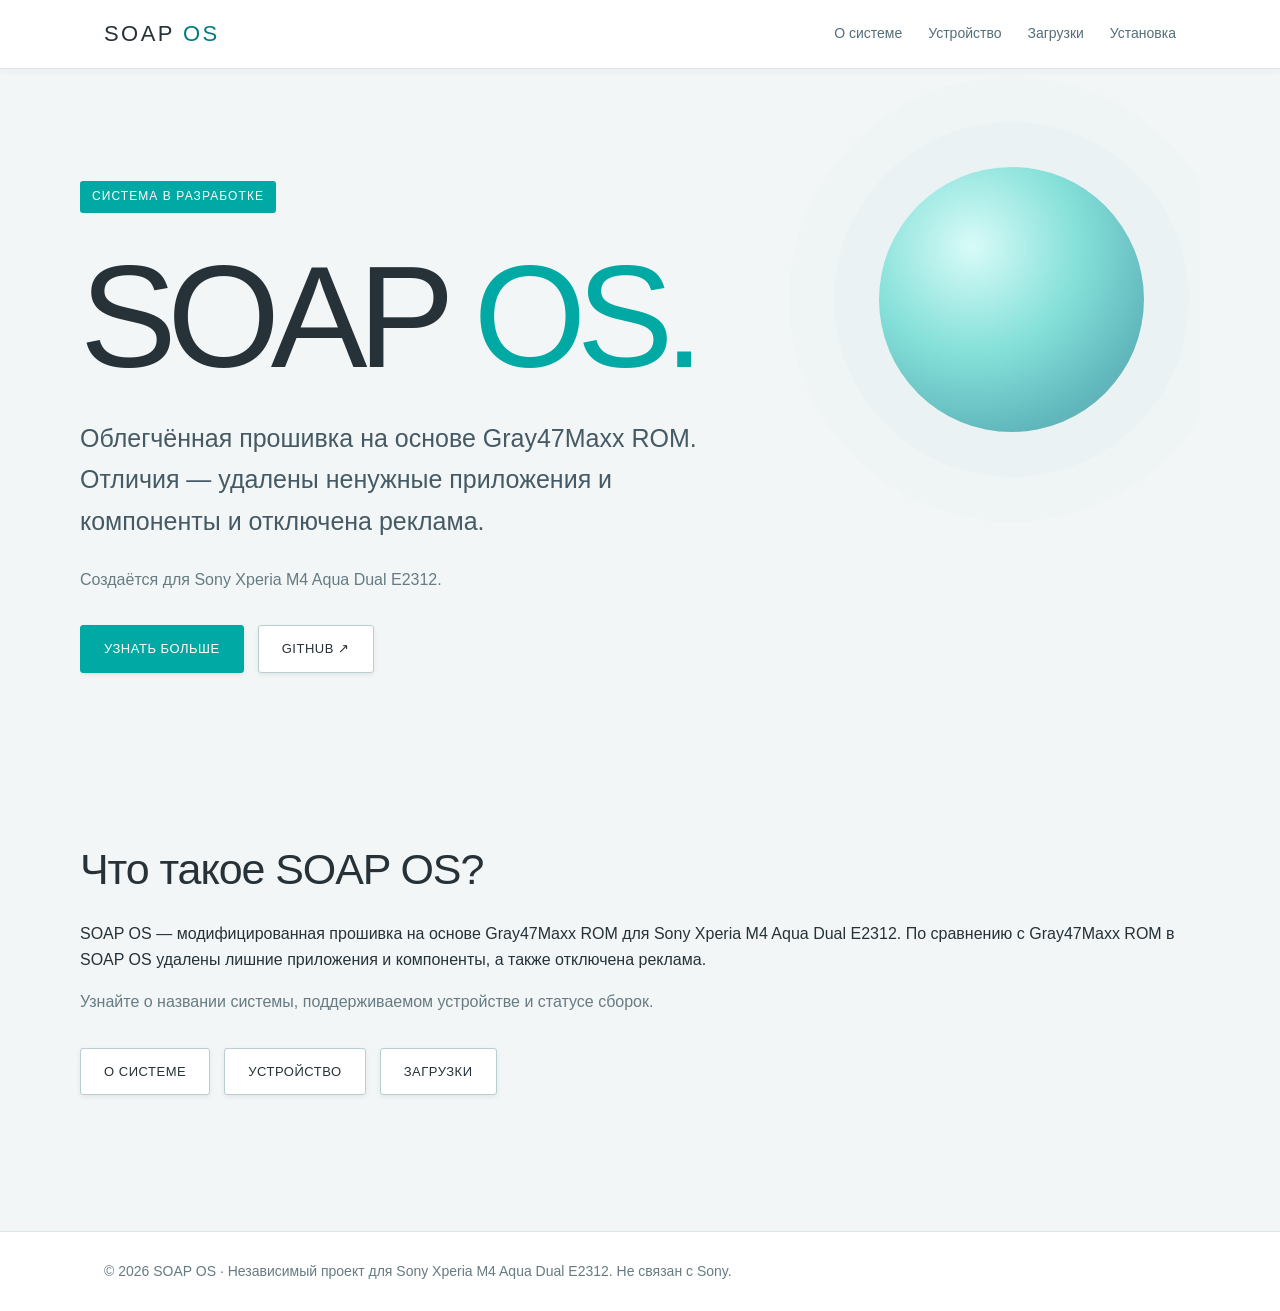
==== commit e3542251: "Include ad disabling among SOAP OS differences" ====
--- a/index.html
+++ b/index.html
@@ -1,2 +1,2 @@
 <!doctype html>
-<html lang="ru"><head><meta charset="utf-8"><meta name="viewport" content="width=device-width,initial-scale=1"><meta name="theme-color" content="#070b14"><meta name="description" content="SOAP OS — облегчённая прошивка для Sony Xperia M4 Aqua Dual E2312 на основе Gray47Maxx ROM. Главное отличие — удалены лишние приложения и компоненты."><link rel="canonical" href="https://nutipohz.github.io/SOAP-os/"><link rel="stylesheet" href="assets/css/base.css"><link rel="stylesheet" href="assets/css/components.css"><title>SOAP OS</title></head><body><header><div class="wrap nav"><a class="brand" href="./">SOAP<span> OS</span></a><nav aria-label="Навигация"><a href="about.html">О системе</a><a href="device.html">Устройство</a><a href="downloads.html">Загрузки</a><a href="installation.html">Установка</a></nav></div></header><main><section class="hero wrap"><div class="orb" aria-hidden="true"></div><span class="eyebrow">Система в разработке</span><h1>SOAP<span> OS.</span></h1><p class="lead">Облегчённая прошивка на основе Gray47Maxx ROM. Главное отличие — удалены ненужные приложения и компоненты.</p><p class="muted">Создаётся для Sony Xperia M4 Aqua Dual E2312.</p><div class="actions"><a class="btn primary" href="about.html">Узнать больше</a><a class="btn" href="https://github.com/nutipohz/SOAP-os" target="_blank" rel="noopener noreferrer">GitHub ↗</a></div></section><section class="section wrap"><h2>Что такое SOAP OS?</h2><p>SOAP OS — модифицированная прошивка на основе Gray47Maxx ROM для Sony Xperia M4 Aqua Dual E2312. По сравнению с Gray47Maxx ROM в SOAP OS удалены лишние приложения и компоненты.</p><p class="section-intro">Узнайте о названии системы, поддерживаемом устройстве и статусе сборок.</p><div class="actions"><a class="btn" href="about.html">О системе</a><a class="btn" href="device.html">Устройство</a><a class="btn" href="downloads.html">Загрузки</a></div></section></main><footer><div class="wrap">© <span id="year">2026</span> SOAP OS · Независимый проект для Sony Xperia M4 Aqua Dual E2312. Не связан с Sony.</div></footer><script src="assets/js/main.js" defer></script></body></html>+<html lang="ru"><head><meta charset="utf-8"><meta name="viewport" content="width=device-width,initial-scale=1"><meta name="theme-color" content="#070b14"><meta name="description" content="SOAP OS — облегчённая прошивка для Sony Xperia M4 Aqua Dual E2312 на основе Gray47Maxx ROM. Отличия — удалены лишние приложения и компоненты, отключена реклама."><link rel="canonical" href="https://nutipohz.github.io/SOAP-os/"><link rel="stylesheet" href="assets/css/base.css"><link rel="stylesheet" href="assets/css/components.css"><title>SOAP OS</title></head><body><header><div class="wrap nav"><a class="brand" href="./">SOAP<span> OS</span></a><nav aria-label="Навигация"><a href="about.html">О системе</a><a href="device.html">Устройство</a><a href="downloads.html">Загрузки</a><a href="installation.html">Установка</a></nav></div></header><main><section class="hero wrap"><div class="orb" aria-hidden="true"></div><span class="eyebrow">Система в разработке</span><h1>SOAP<span> OS.</span></h1><p class="lead">Облегчённая прошивка на основе Gray47Maxx ROM. Отличия — удалены ненужные приложения и компоненты и отключена реклама.</p><p class="muted">Создаётся для Sony Xperia M4 Aqua Dual E2312.</p><div class="actions"><a class="btn primary" href="about.html">Узнать больше</a><a class="btn" href="https://github.com/nutipohz/SOAP-os" target="_blank" rel="noopener noreferrer">GitHub ↗</a></div></section><section class="section wrap"><h2>Что такое SOAP OS?</h2><p>SOAP OS — модифицированная прошивка на основе Gray47Maxx ROM для Sony Xperia M4 Aqua Dual E2312. По сравнению с Gray47Maxx ROM в SOAP OS удалены лишние приложения и компоненты, а также отключена реклама.</p><p class="section-intro">Узнайте о названии системы, поддерживаемом устройстве и статусе сборок.</p><div class="actions"><a class="btn" href="about.html">О системе</a><a class="btn" href="device.html">Устройство</a><a class="btn" href="downloads.html">Загрузки</a></div></section></main><footer><div class="wrap">© <span id="year">2026</span> SOAP OS · Независимый проект для Sony Xperia M4 Aqua Dual E2312. Не связан с Sony.</div></footer><script src="assets/js/main.js" defer></script></body></html>
